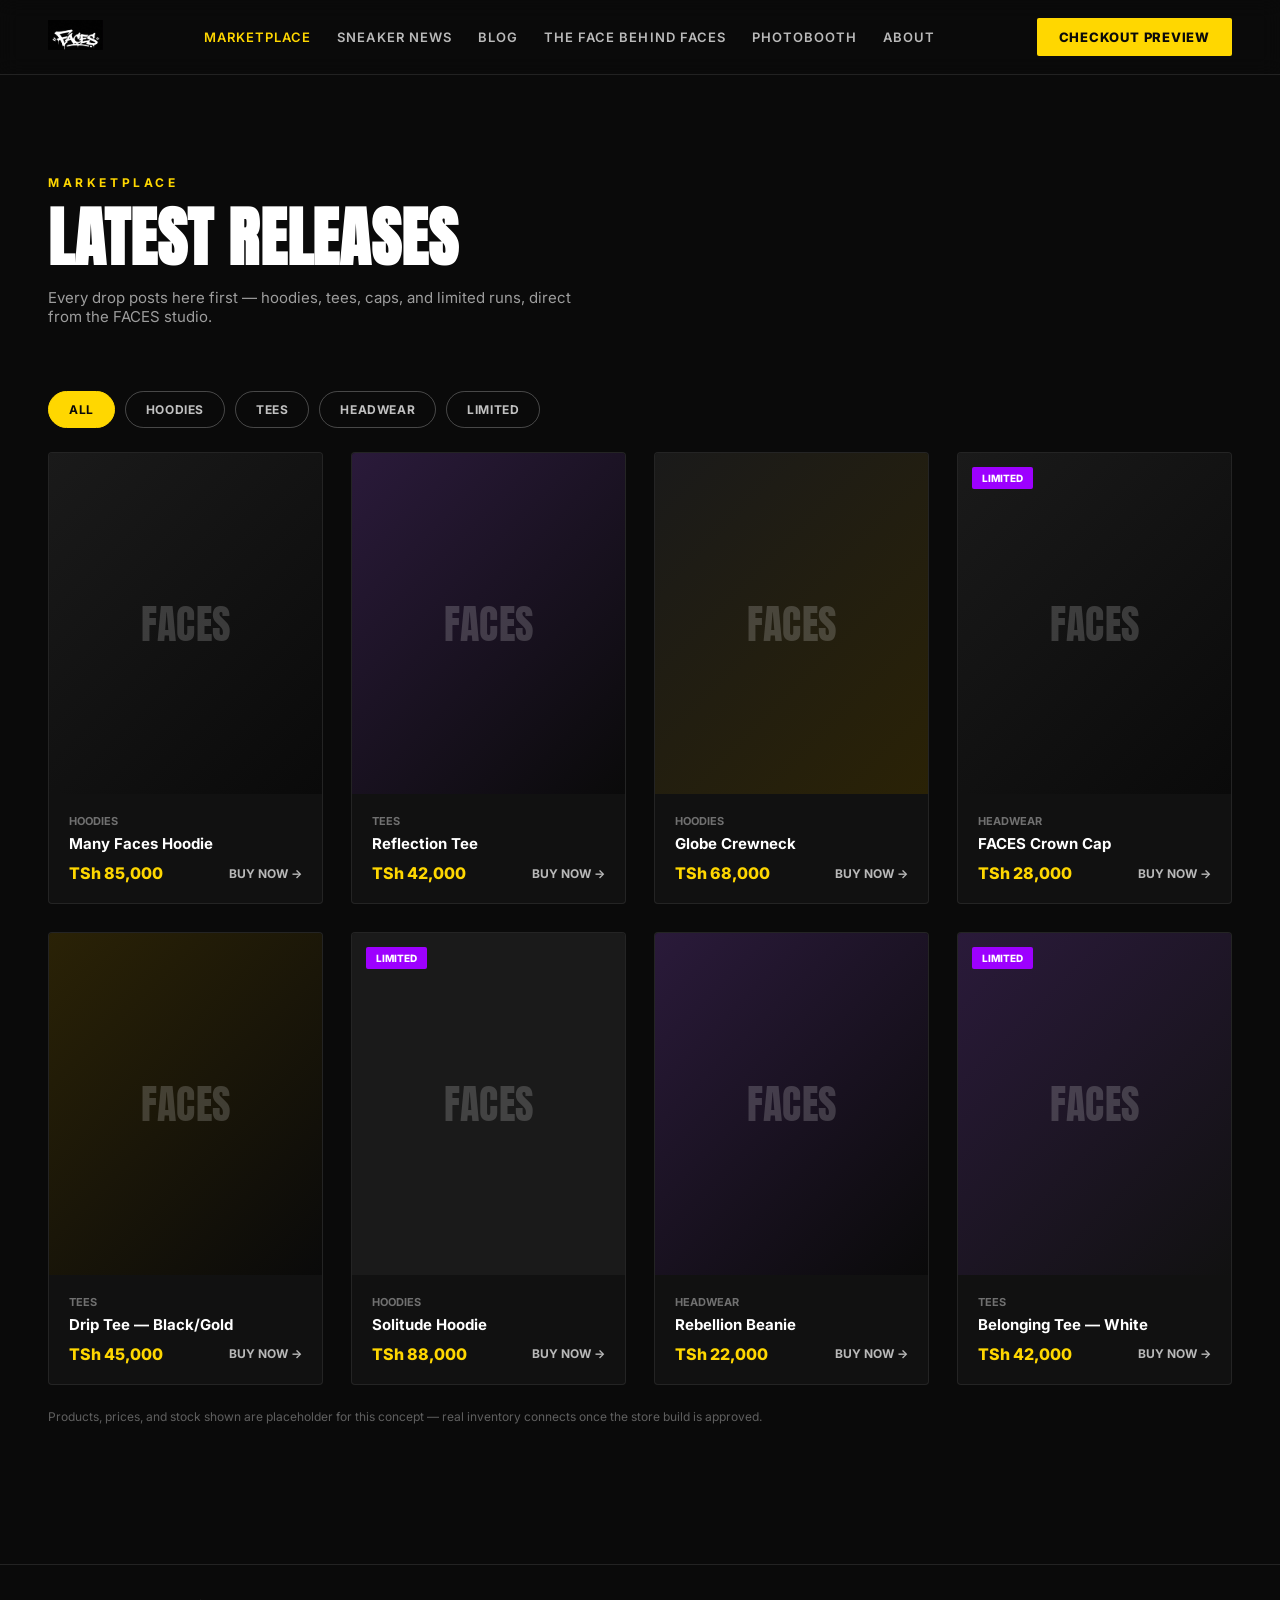
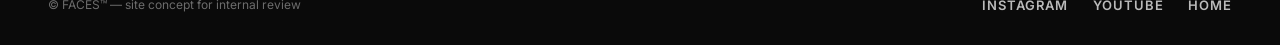
==== marketplace.html @ f8f058e9 "Add FACES site concept — homepage, marketplace, payment preview, team, photobooth, blog, sneaker new" ====
<!doctype html>
<html lang="en">
<head>
<meta charset="utf-8">
<meta name="viewport" content="width=device-width, initial-scale=1">
<title>Marketplace — FACES</title>
<link rel="preconnect" href="https://fonts.googleapis.com">
<link rel="preconnect" href="https://fonts.gstatic.com" crossorigin>
<link href="https://fonts.googleapis.com/css2?family=Anton&family=Inter:wght@400;500;600;700;800&display=swap" rel="stylesheet">
<link rel="stylesheet" href="styles.css">
</head>
<body>

<div class="nav">
  <a class="nav-logo" href="index.html"><img src="assets/faces-wordmark.jpg" alt="FACES"></a>
  <div class="nav-links">
    <a class="nav-link active" href="marketplace.html">Marketplace</a>
    <a class="nav-link" href="sneaker-news.html">Sneaker News</a>
    <a class="nav-link" href="blog.html">Blog</a>
    <a class="nav-link" href="team.html">The Face Behind FACES</a>
    <a class="nav-link" href="photobooth.html">Photobooth</a>
    <a class="nav-link" href="about.html">About</a>
  </div>
  <a class="btn-cta" href="payment.html">Checkout Preview</a>
</div>

<div class="wrap" style="padding-top:100px;padding-bottom:50px;">
  <div class="eyebrow gold">MARKETPLACE</div>
  <h1 class="display" style="font-size:clamp(36px,6vw,64px);line-height:1;margin:0;">LATEST RELEASES</h1>
  <p style="color:var(--muted);font-size:15px;max-width:560px;margin-top:18px;">Every drop posts here first — hoodies, tees, caps, and limited runs, direct from the FACES studio.</p>
</div>

<div class="wrap" style="padding-bottom:24px;display:flex;gap:10px;flex-wrap:wrap;" id="filters"></div>

<div class="wrap" style="padding-bottom:140px;">
  <div id="product-grid" style="display:grid;grid-template-columns:repeat(auto-fit,minmax(260px,1fr));gap:28px;"></div>
  <div class="note">Products, prices, and stock shown are placeholder for this concept — real inventory connects once the store build is approved.</div>
</div>

<div class="footer">
  <small>© FACES™ — site concept for internal review</small>
  <div class="nav-links">
    <a class="nav-link" href="https://instagram.com" target="_blank" rel="noopener">Instagram</a>
    <a class="nav-link" href="https://youtube.com" target="_blank" rel="noopener">YouTube</a>
    <a class="nav-link" href="index.html">Home</a>
  </div>
</div>

<script>
// Edit this list to add, remove, or reprice products.
var PRODUCTS = [
  {name:'Many Faces Hoodie', cat:'Hoodies', price:'TSh 85,000', swatch:'linear-gradient(135deg,#1a1a1a,#0a0a0a)', limited:false},
  {name:'Reflection Tee', cat:'Tees', price:'TSh 42,000', swatch:'linear-gradient(135deg,#2a1a3a,#0a0a0a)', limited:false},
  {name:'Globe Crewneck', cat:'Hoodies', price:'TSh 68,000', swatch:'linear-gradient(135deg,#1a1a1a,#2a2206)', limited:false},
  {name:'FACES Crown Cap', cat:'Headwear', price:'TSh 28,000', swatch:'linear-gradient(135deg,#1a1a1a,#0a0a0a)', limited:true},
  {name:'Drip Tee — Black/Gold', cat:'Tees', price:'TSh 45,000', swatch:'linear-gradient(135deg,#2a2206,#0a0a0a)', limited:false},
  {name:'Solitude Hoodie', cat:'Hoodies', price:'TSh 88,000', swatch:'linear-gradient(135deg,#1a1a1a,#1a1a1a)', limited:true},
  {name:'Rebellion Beanie', cat:'Headwear', price:'TSh 22,000', swatch:'linear-gradient(135deg,#2a1a3a,#0a0a0a)', limited:false},
  {name:'Belonging Tee — White', cat:'Tees', price:'TSh 42,000', swatch:'linear-gradient(135deg,#2a1a3a,#111)', limited:true}
];
var CATS = ['All','Hoodies','Tees','Headwear','Limited'];
var activeCat = 'All';

function renderFilters(){
  var wrap = document.getElementById('filters');
  wrap.innerHTML = '';
  CATS.forEach(function(c){
    var isActive = c === activeCat;
    var btn = document.createElement('button');
    btn.textContent = c;
    btn.style.cssText = 'padding:10px 20px;border-radius:999px;font-size:12px;font-weight:700;letter-spacing:0.05em;text-transform:uppercase;cursor:pointer;border:1px solid '+(isActive?'#FFD700':'rgba(255,255,255,0.25)')+';background:'+(isActive?'#FFD700':'transparent')+';color:'+(isActive?'#0a0a0a':'rgba(255,255,255,0.75)')+';';
    btn.onclick = function(){ activeCat = c; renderFilters(); renderProducts(); };
    wrap.appendChild(btn);
  });
}

function renderProducts(){
  var grid = document.getElementById('product-grid');
  var visible = activeCat === 'All' ? PRODUCTS :
    (activeCat === 'Limited' ? PRODUCTS.filter(function(p){return p.limited;}) : PRODUCTS.filter(function(p){return p.cat === activeCat;}));
  grid.innerHTML = visible.map(function(p){
    return '<div style="background:#111;border:1px solid rgba(255,255,255,0.08);border-radius:4px;overflow:hidden;">' +
      '<div style="aspect-ratio:4/5;background:'+p.swatch+';display:flex;align-items:center;justify-content:center;position:relative;">' +
        '<div class="display" style="font-size:40px;color:rgba(255,255,255,0.18);">FACES</div>' +
        (p.limited ? '<span style="position:absolute;top:14px;left:14px;background:#9D00FF;color:#fff;font-size:10px;font-weight:800;text-transform:uppercase;padding:5px 10px;border-radius:2px;">Limited</span>' : '') +
      '</div>' +
      '<div style="padding:20px;">' +
        '<div style="font-size:11px;font-weight:700;text-transform:uppercase;color:rgba(255,255,255,0.4);margin-bottom:6px;">'+p.cat+'</div>' +
        '<div style="font-weight:700;font-size:15px;margin-bottom:10px;">'+p.name+'</div>' +
        '<div style="display:flex;justify-content:space-between;align-items:center;">' +
          '<span style="font-weight:800;color:#FFD700;">'+p.price+'</span>' +
          '<a href="payment.html" style="font-size:12px;font-weight:700;text-transform:uppercase;color:rgba(255,255,255,0.7);">Buy now →</a>' +
        '</div>' +
      '</div>' +
    '</div>';
  }).join('');
}

renderFilters();
renderProducts();
</script>
</body>
</html>
---- styles.css ----
/* FACES — shared styles. Edit colors/fonts here and it updates every page. */

:root{
  --ink:#0a0a0a;
  --panel:#111111;
  --paper:#ffffff;
  --gold:#FFD700;
  --violet:#9D00FF;
  --text:#ffffff;
  --muted:rgba(255,255,255,0.6);
  --muted-2:rgba(255,255,255,0.4);
  --line:rgba(255,255,255,0.1);
}

*{box-sizing:border-box;}
body{
  margin:0;
  background:var(--ink);
  color:var(--text);
  font-family:'Inter',system-ui,sans-serif;
}
a{color:var(--gold);text-decoration:none;}
a:hover{color:var(--violet);}

.display{
  font-family:'Anton',system-ui,sans-serif;
  text-transform:uppercase;
  letter-spacing:0.01em;
}

/* Nav */
.nav{
  position:sticky;top:0;z-index:50;
  display:flex;align-items:center;justify-content:space-between;
  padding:18px 48px;
  background:rgba(10,10,10,0.9);
  backdrop-filter:blur(10px);
  border-bottom:1px solid var(--line);
  flex-wrap:wrap;gap:16px;
}
.nav-logo img{height:30px;width:auto;object-fit:contain;filter:invert(1);}
.nav-links{display:flex;gap:26px;align-items:center;flex-wrap:wrap;}
.nav-link{color:rgba(255,255,255,0.72);font-size:13px;font-weight:600;letter-spacing:0.08em;text-transform:uppercase;}
.nav-link:hover{color:var(--gold);}
.nav-link.active{color:var(--gold);}
.btn-cta{
  background:var(--gold);color:var(--ink);
  font-size:13px;font-weight:800;letter-spacing:0.06em;text-transform:uppercase;
  padding:11px 22px;border-radius:2px;display:inline-block;
}
.btn-cta.violet{background:var(--violet);color:#fff;}

/* Footer */
.footer{
  border-top:1px solid var(--line);
  padding:32px 48px;
  display:flex;justify-content:space-between;align-items:center;
  flex-wrap:wrap;gap:16px;
}
.footer small{font-size:12px;color:var(--muted-2);}
.footer .nav-links{gap:24px;}

/* Layout helpers */
.wrap{max-width:1280px;margin:0 auto;padding-left:48px;padding-right:48px;}
.wrap-narrow{max-width:720px;margin:0 auto;padding-left:48px;padding-right:48px;}
.eyebrow{font-size:12px;font-weight:700;letter-spacing:0.3em;margin-bottom:16px;}
.eyebrow.gold{color:var(--gold);}
.eyebrow.violet{color:var(--violet);}

.grid{display:grid;gap:1px;background:var(--line);}
.card{background:var(--ink);padding:30px;}

button{font-family:inherit;}

.note{font-size:12px;color:rgba(255,255,255,0.35);margin-top:24px;}

@media(max-width:640px){
  .nav,.wrap,.wrap-narrow,.footer{padding-left:20px;padding-right:20px;}
}
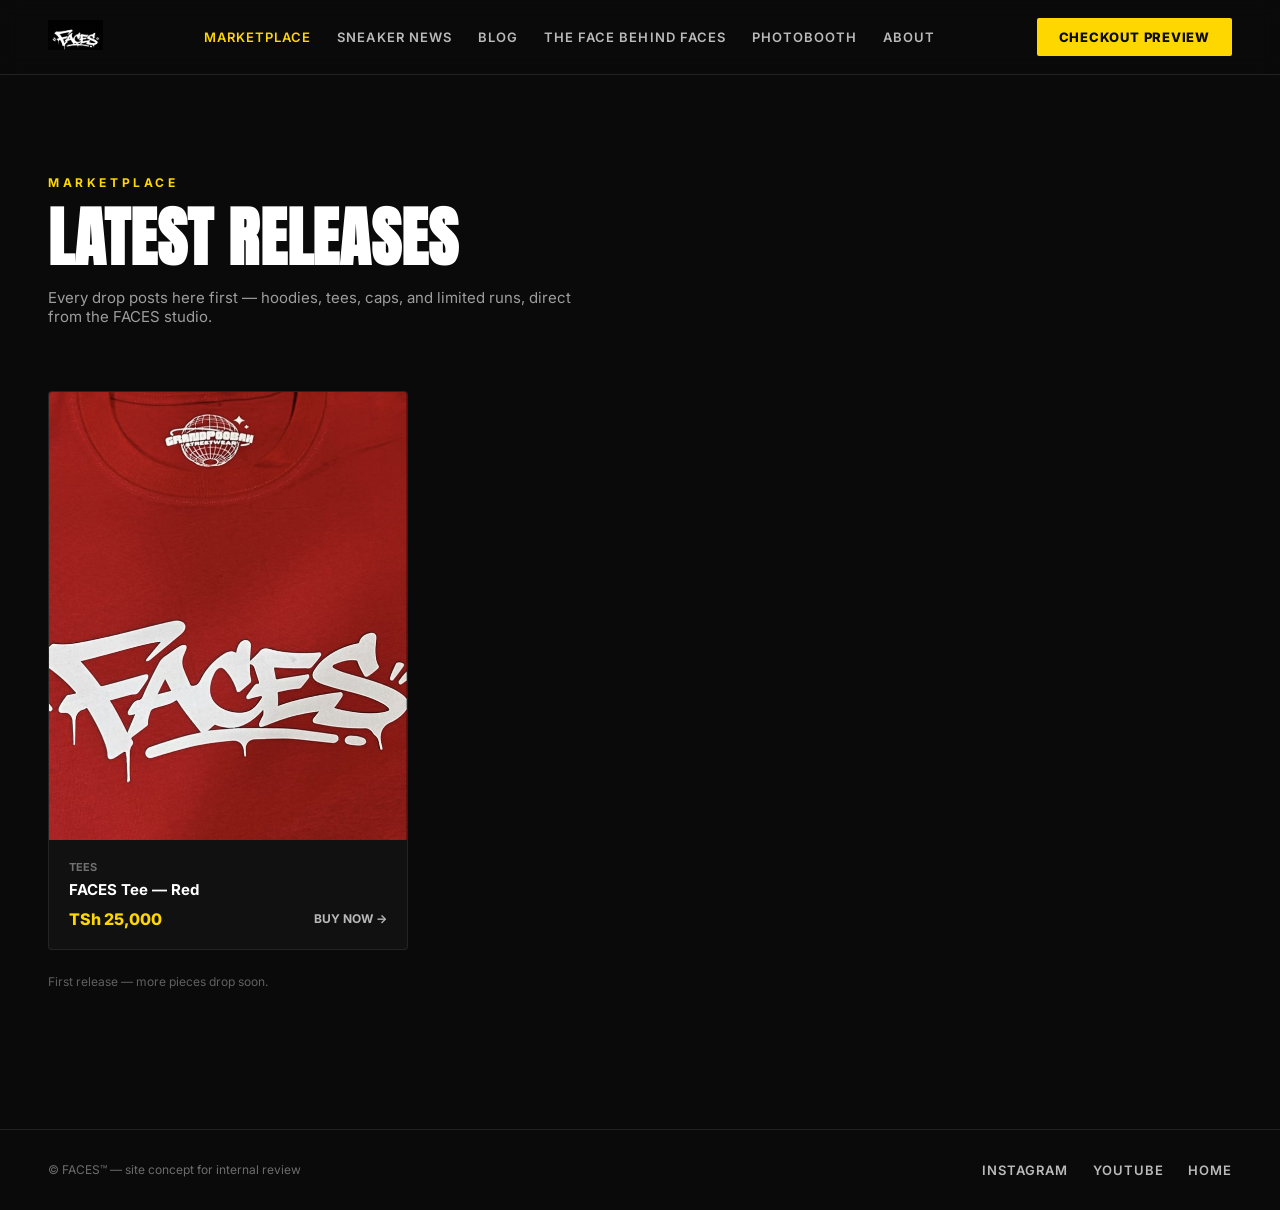
==== commit d4e03f49: "Replace placeholder products with real FACES tee — red, TSh 25,000 Co-Authored-By: Claude Sonnet 5 <" ====
--- a/marketplace.html
+++ b/marketplace.html
@@ -30,11 +30,9 @@
   <p style="color:var(--muted);font-size:15px;max-width:560px;margin-top:18px;">Every drop posts here first — hoodies, tees, caps, and limited runs, direct from the FACES studio.</p>
 </div>
 
-<div class="wrap" style="padding-bottom:24px;display:flex;gap:10px;flex-wrap:wrap;" id="filters"></div>
-
 <div class="wrap" style="padding-bottom:140px;">
-  <div id="product-grid" style="display:grid;grid-template-columns:repeat(auto-fit,minmax(260px,1fr));gap:28px;"></div>
-  <div class="note">Products, prices, and stock shown are placeholder for this concept — real inventory connects once the store build is approved.</div>
+  <div id="product-grid" style="display:grid;grid-template-columns:repeat(auto-fit,minmax(260px,1fr));gap:28px;max-width:360px;"></div>
+  <div class="note">First release — more pieces drop soon.</div>
 </div>
 
 <div class="footer">
@@ -49,39 +47,15 @@
 <script>
 // Edit this list to add, remove, or reprice products.
 var PRODUCTS = [
-  {name:'Many Faces Hoodie', cat:'Hoodies', price:'TSh 85,000', swatch:'linear-gradient(135deg,#1a1a1a,#0a0a0a)', limited:false},
-  {name:'Reflection Tee', cat:'Tees', price:'TSh 42,000', swatch:'linear-gradient(135deg,#2a1a3a,#0a0a0a)', limited:false},
-  {name:'Globe Crewneck', cat:'Hoodies', price:'TSh 68,000', swatch:'linear-gradient(135deg,#1a1a1a,#2a2206)', limited:false},
-  {name:'FACES Crown Cap', cat:'Headwear', price:'TSh 28,000', swatch:'linear-gradient(135deg,#1a1a1a,#0a0a0a)', limited:true},
-  {name:'Drip Tee — Black/Gold', cat:'Tees', price:'TSh 45,000', swatch:'linear-gradient(135deg,#2a2206,#0a0a0a)', limited:false},
-  {name:'Solitude Hoodie', cat:'Hoodies', price:'TSh 88,000', swatch:'linear-gradient(135deg,#1a1a1a,#1a1a1a)', limited:true},
-  {name:'Rebellion Beanie', cat:'Headwear', price:'TSh 22,000', swatch:'linear-gradient(135deg,#2a1a3a,#0a0a0a)', limited:false},
-  {name:'Belonging Tee — White', cat:'Tees', price:'TSh 42,000', swatch:'linear-gradient(135deg,#2a1a3a,#111)', limited:true}
+  {name:'FACES Tee — Red', cat:'Tees', price:'TSh 25,000', image:'assets/faces-tee-red.jpg', limited:false}
 ];
-var CATS = ['All','Hoodies','Tees','Headwear','Limited'];
-var activeCat = 'All';
-
-function renderFilters(){
-  var wrap = document.getElementById('filters');
-  wrap.innerHTML = '';
-  CATS.forEach(function(c){
-    var isActive = c === activeCat;
-    var btn = document.createElement('button');
-    btn.textContent = c;
-    btn.style.cssText = 'padding:10px 20px;border-radius:999px;font-size:12px;font-weight:700;letter-spacing:0.05em;text-transform:uppercase;cursor:pointer;border:1px solid '+(isActive?'#FFD700':'rgba(255,255,255,0.25)')+';background:'+(isActive?'#FFD700':'transparent')+';color:'+(isActive?'#0a0a0a':'rgba(255,255,255,0.75)')+';';
-    btn.onclick = function(){ activeCat = c; renderFilters(); renderProducts(); };
-    wrap.appendChild(btn);
-  });
-}
 
 function renderProducts(){
   var grid = document.getElementById('product-grid');
-  var visible = activeCat === 'All' ? PRODUCTS :
-    (activeCat === 'Limited' ? PRODUCTS.filter(function(p){return p.limited;}) : PRODUCTS.filter(function(p){return p.cat === activeCat;}));
-  grid.innerHTML = visible.map(function(p){
+  grid.innerHTML = PRODUCTS.map(function(p){
     return '<div style="background:#111;border:1px solid rgba(255,255,255,0.08);border-radius:4px;overflow:hidden;">' +
-      '<div style="aspect-ratio:4/5;background:'+p.swatch+';display:flex;align-items:center;justify-content:center;position:relative;">' +
-        '<div class="display" style="font-size:40px;color:rgba(255,255,255,0.18);">FACES</div>' +
+      '<div style="aspect-ratio:4/5;position:relative;">' +
+        '<img src="'+p.image+'" alt="'+p.name+'" style="width:100%;height:100%;object-fit:cover;display:block;">' +
         (p.limited ? '<span style="position:absolute;top:14px;left:14px;background:#9D00FF;color:#fff;font-size:10px;font-weight:800;text-transform:uppercase;padding:5px 10px;border-radius:2px;">Limited</span>' : '') +
       '</div>' +
       '<div style="padding:20px;">' +
@@ -96,7 +70,6 @@
   }).join('');
 }
 
-renderFilters();
 renderProducts();
 </script>
 </body>
